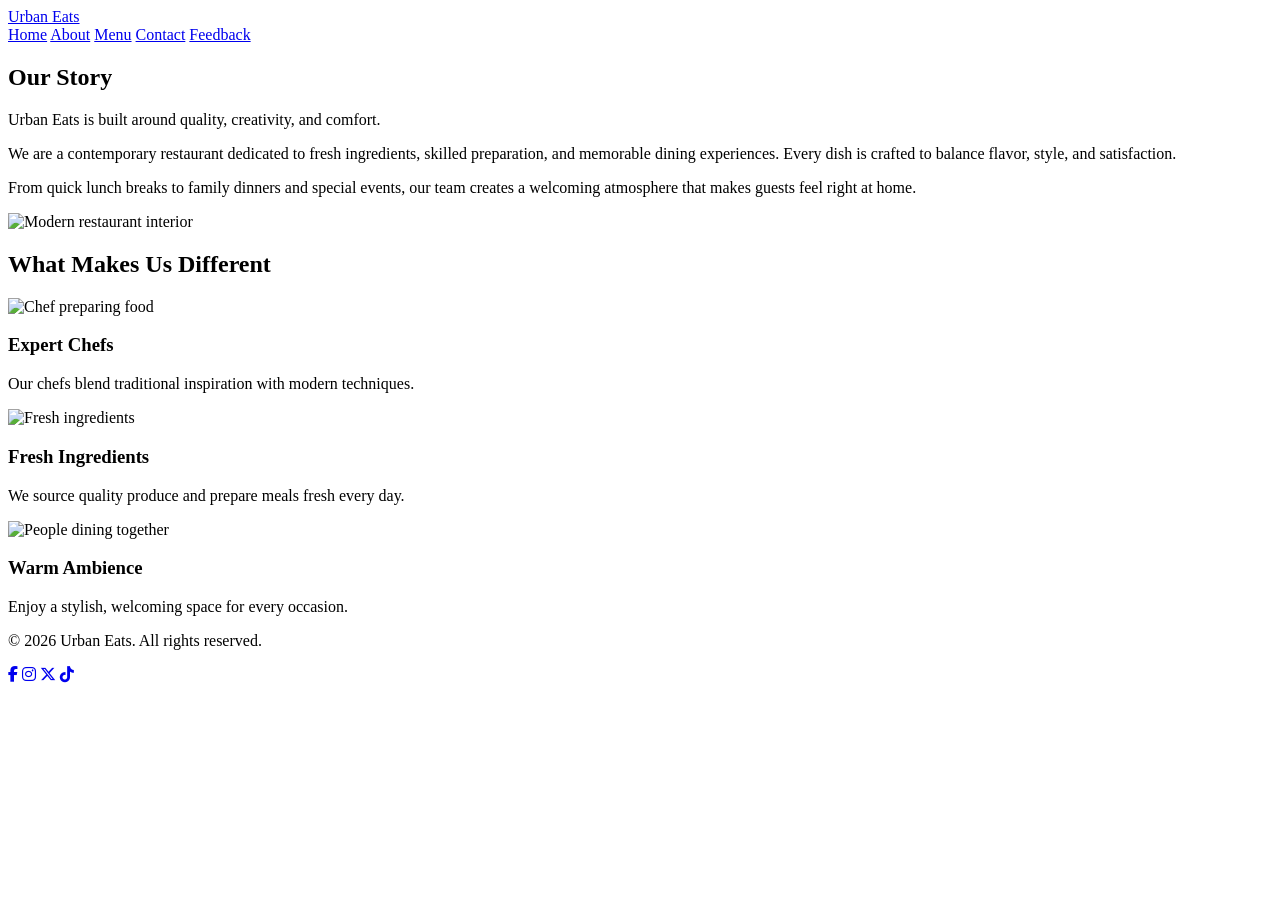
==== about.html @ 5b78924a "Add about.html for Urban Eats website" ====
<!DOCTYPE html>
<html lang="en">
<head>
  <meta charset="UTF-8">
  <meta name="viewport" content="width=device-width, initial-scale=1.0">
  <title>Urban Eats | About</title>
  <link rel="preconnect" href="https://fonts.googleapis.com">
  <link rel="preconnect" href="https://fonts.gstatic.com" crossorigin>
  <link href="https://fonts.googleapis.com/css2?family=Poppins:wght@400;500;600;700;800&display=swap" rel="stylesheet">
  <link rel="stylesheet" href="https://cdnjs.cloudflare.com/ajax/libs/font-awesome/6.5.2/css/all.min.css">
  <link rel="stylesheet" href="style.css">
</head>
<body>
  <header>
    <div class="container nav-wrap">
      <a class="brand" href="index.html">Urban <span>Eats</span></a>
      <nav>
        <a href="index.html">Home</a>
        <a class="active" href="about.html">About</a>
        <a href="menu.html">Menu</a>
        <a href="contact.html">Contact</a>
        <a href="feedback.html">Feedback</a>
      </nav>
    </div>
  </header>

  <main>
    <section class="section">
      <div class="container split">
        <div>
          <div class="section-title" style="text-align:left; margin-bottom:1rem;">
            <h2>Our Story</h2>
            <p>Urban Eats is built around quality, creativity, and comfort.</p>
          </div>
          <p>We are a contemporary restaurant dedicated to fresh ingredients, skilled preparation, and memorable dining experiences. Every dish is crafted to balance flavor, style, and satisfaction.</p>
          <p style="margin-top:0.8rem;">From quick lunch breaks to family dinners and special events, our team creates a welcoming atmosphere that makes guests feel right at home.</p>
        </div>
        <img src="https://images.unsplash.com/photo-1559339352-11d035aa65de?auto=format&fit=crop&w=1200&q=80" alt="Modern restaurant interior">
      </div>
    </section>

    <section class="section">
      <div class="container">
        <div class="section-title">
          <h2>What Makes Us Different</h2>
        </div>
        <div class="cards">
          <article class="card">
            <img src="https://images.unsplash.com/photo-1551218808-94e220e084d2?auto=format&fit=crop&w=900&q=80" alt="Chef preparing food">
            <div class="card-content">
              <h3>Expert Chefs</h3>
              <p>Our chefs blend traditional inspiration with modern techniques.</p>
            </div>
          </article>
          <article class="card">
            <img src="https://images.unsplash.com/photo-1521017432531-fbd92d768814?auto=format&fit=crop&w=900&q=80" alt="Fresh ingredients">
            <div class="card-content">
              <h3>Fresh Ingredients</h3>
              <p>We source quality produce and prepare meals fresh every day.</p>
            </div>
          </article>
          <article class="card">
            <img src="https://images.unsplash.com/photo-1424847651672-bf20a4b0982b?auto=format&fit=crop&w=900&q=80" alt="People dining together">
            <div class="card-content">
              <h3>Warm Ambience</h3>
              <p>Enjoy a stylish, welcoming space for every occasion.</p>
            </div>
          </article>
        </div>
      </div>
    </section>
  </main>

  <footer>
    <div class="container">
      <p>&copy; 2026 Urban Eats. All rights reserved.</p>
      <div class="social-icons">
        <a href="#" aria-label="Facebook"><i class="fab fa-facebook-f"></i></a>
        <a href="#" aria-label="Instagram"><i class="fab fa-instagram"></i></a>
        <a href="#" aria-label="X"><i class="fab fa-x-twitter"></i></a>
        <a href="#" aria-label="TikTok"><i class="fab fa-tiktok"></i></a>
      </div>
    </div>
  </footer>
</body>
</html>
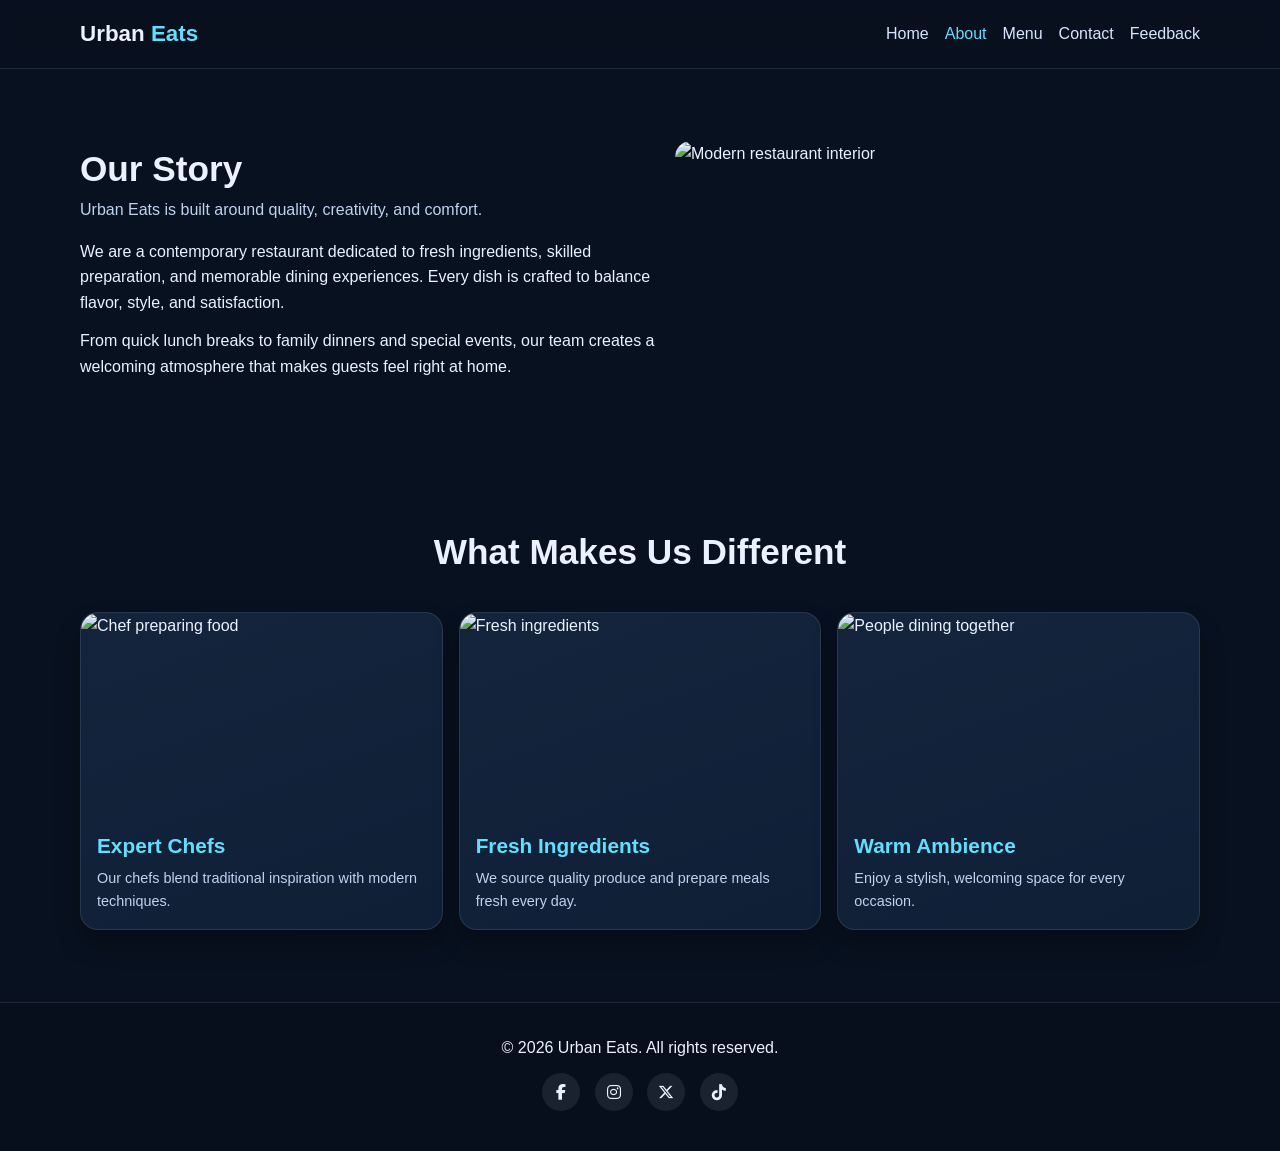
==== commit 8af660ea: "Add script tag for external JavaScript file" ====
--- a/about.html
+++ b/about.html
@@ -82,5 +82,6 @@
       </div>
     </div>
   </footer>
+  <script src="script.js"></script>
 </body>
 </html>
--- a/style.css
+++ b/style.css
@@ -0,0 +1,295 @@
+:root {
+  --bg: #08111f;
+  --bg-soft: #0f1f36;
+  --card: #13243c;
+  --text: #eaf2ff;
+  --muted: #bfd2f0;
+  --primary: #5de1ff;
+  --primary-strong: #4cb3ff;
+  --border: rgba(255, 255, 255, 0.1);
+}
+
+* {
+  margin: 0;
+  padding: 0;
+  box-sizing: border-box;
+}
+
+body {
+  font-family: "Poppins", sans-serif;
+  background: var(--bg);
+  color: var(--text);
+  line-height: 1.6;
+}
+
+a {
+  text-decoration: none;
+  color: inherit;
+}
+
+img {
+  max-width: 100%;
+  display: block;
+}
+
+.container {
+  width: min(1120px, 92%);
+  margin: 0 auto;
+}
+
+header {
+  background: rgba(8, 17, 31, 0.88);
+  border-bottom: 1px solid var(--border);
+  position: sticky;
+  top: 0;
+  z-index: 1000;
+  backdrop-filter: blur(10px);
+}
+
+.nav-wrap {
+  padding: 1rem 0;
+  display: flex;
+  justify-content: space-between;
+  align-items: center;
+}
+
+.brand {
+  font-size: 1.4rem;
+  font-weight: 800;
+}
+
+.brand span {
+  color: var(--primary);
+}
+
+nav {
+  display: flex;
+  gap: 1rem;
+  align-items: center;
+  flex-wrap: wrap;
+}
+
+nav a {
+  color: #d7e6ff;
+  font-weight: 500;
+  transition: color 0.2s ease;
+}
+
+nav a:hover,
+nav a.active {
+  color: var(--primary);
+}
+
+.btn {
+  display: inline-flex;
+  align-items: center;
+  justify-content: center;
+  border: none;
+  border-radius: 999px;
+  padding: 0.75rem 1.2rem;
+  cursor: pointer;
+  font-weight: 600;
+}
+
+.btn-primary {
+  background: linear-gradient(135deg, var(--primary), var(--primary-strong));
+  color: #04101e;
+}
+
+main {
+  min-height: calc(100vh - 160px);
+}
+
+.hero {
+  padding: 5.5rem 0 4.2rem;
+  background:
+    linear-gradient(100deg, rgba(8, 17, 31, 0.95), rgba(8, 17, 31, 0.7)),
+    url("https://images.unsplash.com/photo-1517248135467-4c7edcad34c4?auto=format&fit=crop&w=1600&q=80")
+      center/cover no-repeat;
+}
+
+.hero h1 {
+  font-size: clamp(2rem, 5vw, 3.1rem);
+  margin-bottom: 0.8rem;
+}
+
+.hero p {
+  max-width: 680px;
+  color: #d8e8ff;
+}
+
+.hero-actions {
+  margin-top: 1.4rem;
+  display: flex;
+  gap: 0.8rem;
+  flex-wrap: wrap;
+}
+
+.section {
+  padding: 4.5rem 0;
+}
+
+.section-title {
+  text-align: center;
+  margin-bottom: 2rem;
+}
+
+.section-title h2 {
+  font-size: clamp(1.6rem, 4vw, 2.2rem);
+}
+
+.section-title p {
+  color: var(--muted);
+}
+
+.cards {
+  display: grid;
+  grid-template-columns: repeat(auto-fit, minmax(230px, 1fr));
+  gap: 1rem;
+}
+
+.card {
+  background: linear-gradient(160deg, var(--card), var(--bg-soft));
+  border: 1px solid var(--border);
+  border-radius: 18px;
+  overflow: hidden;
+  box-shadow: 0 14px 25px rgba(0, 0, 0, 0.25);
+  transition: transform 0.25s ease, border-color 0.25s ease;
+}
+
+.card:hover {
+  transform: translateY(-5px);
+  border-color: rgba(93, 225, 255, 0.55);
+}
+
+.card img {
+  width: 100%;
+  height: 200px;
+  object-fit: cover;
+}
+
+.card-content {
+  padding: 1rem;
+}
+
+.card-content h3 {
+  margin-bottom: 0.4rem;
+}
+
+.card-content p {
+  color: #cadefa;
+  font-size: 0.95rem;
+}
+
+.split {
+  display: grid;
+  grid-template-columns: 1.1fr 1fr;
+  gap: 1.1rem;
+  align-items: center;
+}
+
+.split img {
+  border-radius: 16px;
+  height: 100%;
+  object-fit: cover;
+}
+
+.info-grid {
+  display: grid;
+  grid-template-columns: repeat(auto-fit, minmax(220px, 1fr));
+  gap: 1rem;
+}
+
+.info-box {
+  background: rgba(255, 255, 255, 0.03);
+  border: 1px solid var(--border);
+  border-radius: 14px;
+  padding: 1rem;
+}
+
+.info-box h4 {
+  color: #8fefff;
+  margin-bottom: 0.3rem;
+}
+
+.form-card {
+  background: linear-gradient(160deg, var(--card), var(--bg-soft));
+  border: 1px solid var(--border);
+  border-radius: 16px;
+  padding: 1.2rem;
+  max-width: 620px;
+  margin: 0 auto;
+}
+
+label {
+  display: block;
+  margin-bottom: 0.3rem;
+  font-weight: 500;
+}
+
+input,
+textarea {
+  width: 100%;
+  background: rgba(255, 255, 255, 0.08);
+  border: 1px solid rgba(255, 255, 255, 0.16);
+  border-radius: 10px;
+  color: var(--text);
+  padding: 0.7rem 0.8rem;
+  margin-bottom: 0.9rem;
+  font-family: inherit;
+}
+
+textarea {
+  min-height: 120px;
+  resize: vertical;
+}
+
+footer {
+  padding: 2rem 0 2.5rem;
+  text-align: center;
+  border-top: 1px solid var(--border);
+  background: #070f1d;
+}
+
+.social-icons {
+  margin-top: 0.8rem;
+  display: flex;
+  justify-content: center;
+  gap: 0.9rem;
+}
+
+.social-icons a {
+  width: 38px;
+  height: 38px;
+  display: grid;
+  place-items: center;
+  border-radius: 50%;
+  background: rgba(255, 255, 255, 0.08);
+}
+
+@media (max-width: 840px) {
+  .split {
+    grid-template-columns: 1fr;
+  }
+}
+.card h3 {
+  margin-bottom: 0.3rem;
+}
+
+.card p {
+  font-size: 0.9rem;
+  color: var(--muted);
+}
+
+.price {
+  margin-top: 0.5rem;
+  font-size: 1rem;
+  font-weight: 700;
+  color: var(--primary);
+}
+
+/* section headings */
+.section h3 {
+  color: var(--primary);
+  font-size: 1.3rem;
+}
